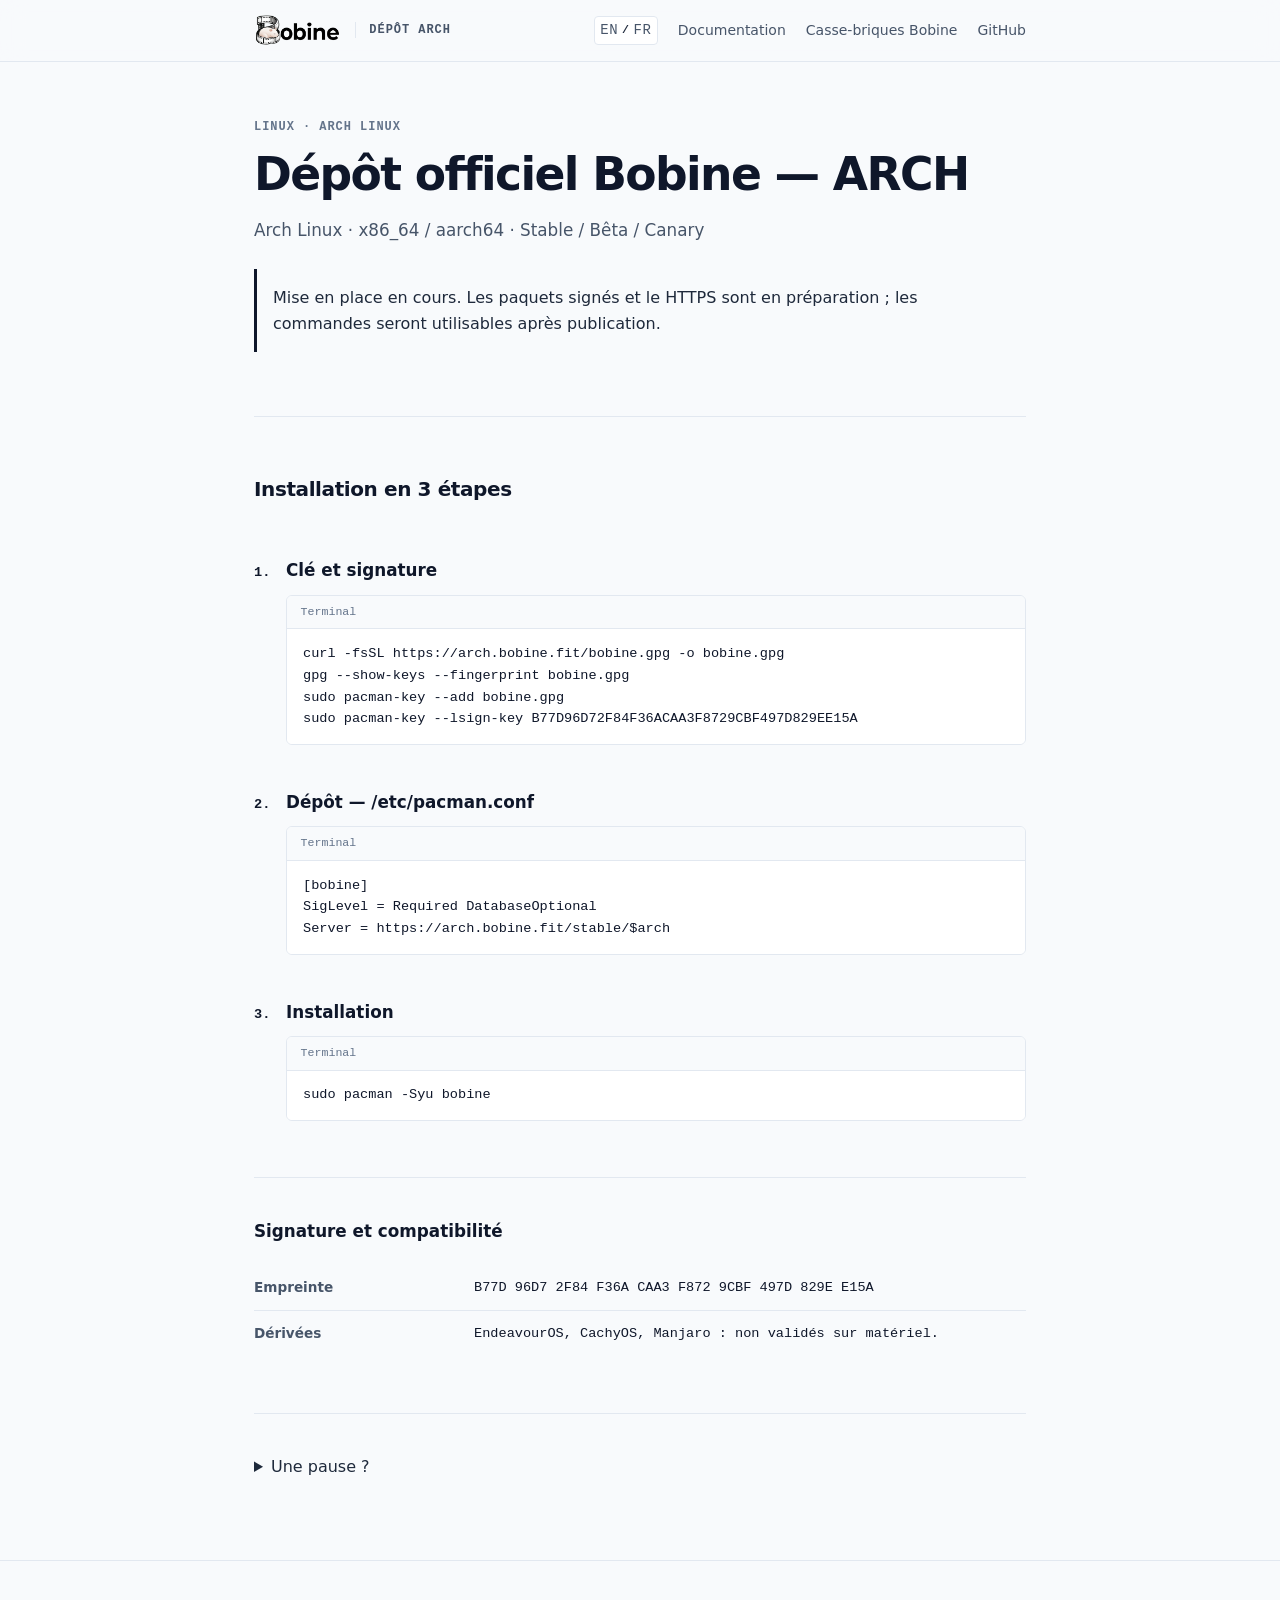
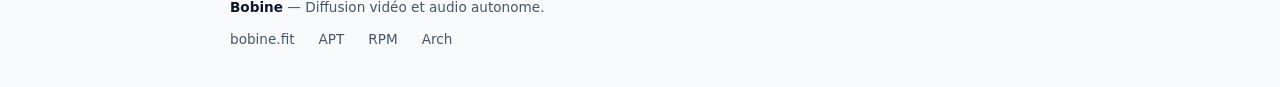
==== fr/index.html @ 66bce635 "feat(site): reprendre la présentation apt et proposer un mini-jeu" ====
<!doctype html><html lang="fr"><head><meta charset="utf-8"><meta name="viewport" content="width=device-width,initial-scale=1"><title>Dépôt Bobine ARCH</title><meta name="description" content="Dépôt Bobine ARCH"><meta name="robots" content="index,follow"><link rel="canonical" href="https://arch.bobine.fit/fr/"><link rel="stylesheet" href="/assets/repository.css"><link rel="icon" href="/logo_bobine_entier.png"></head><body><header class="site-header"><div class="site-header__inner"><a href="https://bobine.fit" class="site-brand"><img src="/logo_bobine_entier.png" class="site-brand__logo" alt="Bobine" width="261" height="96"><span class="site-brand__divider" aria-hidden="true"></span><span class="site-brand__label">Dépôt ARCH</span></a><nav class="site-nav" aria-label="Navigation"><div class="lang-switch"><a class="site-nav__link" href="/" lang="en">EN</a><span aria-hidden="true">/</span><a class="site-nav__link" href="/fr/" lang="fr">FR</a></div><a class="site-nav__link" href="https://bobine.fit/fr/documentation">Documentation</a><a class="site-nav__link" href="/fr/jeu/">Casse-briques Bobine</a><a class="site-nav__link" href="https://github.com/FantasmaGlad/Bobine">GitHub</a></nav></div></header><main class="page-main"><section class="hero"><span class="hero__category">Linux · Arch Linux</span><h1 class="hero__title">Dépôt officiel Bobine — ARCH</h1><p class="hero__desc">Arch Linux · x86_64 / aarch64 · Stable / Bêta / Canary</p><p class="repo-notice" role="status">Mise en place en cours. Les paquets signés et le HTTPS sont en préparation ; les commandes seront utilisables après publication.</p></section><section class="install-flow"><h2 class="flow-section-title">Installation en 3 étapes</h2><article class="install-step"><div class="install-step__header"><span class="install-step__num">1.</span><h3 class="install-step__title">Clé et signature</h3></div><div class="command-wrapper"><div class="command-header"><span>Terminal</span></div><div class="command-body"><pre><code>curl -fsSL https://arch.bobine.fit/bobine.gpg -o bobine.gpg
gpg --show-keys --fingerprint bobine.gpg
sudo pacman-key --add bobine.gpg
sudo pacman-key --lsign-key B77D96D72F84F36ACAA3F8729CBF497D829EE15A</code></pre></div></div></article><article class="install-step"><div class="install-step__header"><span class="install-step__num">2.</span><h3 class="install-step__title">Dépôt — /etc/pacman.conf</h3></div><div class="command-wrapper"><div class="command-header"><span>Terminal</span></div><div class="command-body"><pre><code>[bobine]
SigLevel = Required DatabaseOptional
Server = https://arch.bobine.fit/stable/$arch</code></pre></div></div></article><article class="install-step"><div class="install-step__header"><span class="install-step__num">3.</span><h3 class="install-step__title">Installation</h3></div><div class="command-wrapper"><div class="command-header"><span>Terminal</span></div><div class="command-body"><pre><code>sudo pacman -Syu bobine</code></pre></div></div></article></section><section class="specs-section"><h2 class="specs-section__title">Signature et compatibilité</h2><table class="specs-table"><tr><th scope="row">Empreinte</th><td><code>B77D 96D7 2F84 F36A CAA3 F872 9CBF 497D 829E E15A</code></td></tr><tr><th scope="row">Dérivées</th><td>EndeavourOS, CachyOS, Manjaro : non validés sur matériel.</td></tr></table></section><section class="specs-section"><details><summary>Une pause ?</summary><p><a href="/fr/jeu/">Casse-briques Bobine</a> · Un jeu local, sans compte ni suivi.</p></details></section></main><footer class="site-footer"><div class="site-footer__inner"><div class="site-footer__top"><p class="site-footer__copy"><strong>Bobine</strong> — Diffusion vidéo et audio autonome.</p><nav class="site-footer__links"><a href="https://bobine.fit">bobine.fit</a><a href="https://apt.bobine.fit">APT</a><a href="https://rpm.bobine.fit">RPM</a><a href="https://arch.bobine.fit">Arch</a></nav></div></div></footer></body></html>
---- assets/repository.css ----
/* --------------------------------------------------------------------------
       Bobine — Design System (Thème Clair : Albâtre & Ardoise)
       Esthétique monochrome épurée, typographique, sans boîtes superflues
       -------------------------------------------------------------------------- */
    :root {
      --bg-canvas: #f8fafc;
      --bg-surface: #ffffff;
      --bg-code: #0f172a;
      --text-heading: #0f172a;
      --text-main: #1e293b;
      --text-muted: #475569;
      --text-dim: #64748b;
      --border-subtle: #e2e8f0;
      --border-focus: #0f172a;
      --accent-primary: #0f172a;
      --accent-primary-fg: #ffffff;
      --accent-hover: #1e293b;
      --accent-success: #16a34a;
      --radius-sm: 4px;
      --radius-md: 6px;
      --font-sans: system-ui, -apple-system, BlinkMacSystemFont, "Segoe UI", Roboto, "Inter", sans-serif;
      --font-mono: ui-monospace, SFMono-Regular, Menlo, Monaco, Consolas, "Liberation Mono", "Courier New", monospace;
    }

    * { box-sizing: border-box; margin: 0; padding: 0; }

    body {
      font-family: var(--font-sans);
      background-color: var(--bg-canvas);
      color: var(--text-main);
      line-height: 1.6;
      -webkit-font-smoothing: antialiased;
    }

    /* En-tête persistant fidèle à bobine.fit */
    .site-header {
      position: sticky;
      top: 0;
      z-index: 100;
      background: color-mix(in srgb, var(--bg-canvas) 85%, transparent);
      -webkit-backdrop-filter: blur(var(--blur-header));
      backdrop-filter: blur(var(--blur-header));
      border-bottom: 1px solid var(--border-subtle);
    }

    .site-header__inner {
      max-width: 820px;
      margin: 0 auto;
      padding: 0.9rem 1.5rem;
      display: flex;
      align-items: center;
      justify-content: space-between;
      gap: 1rem;
    }

    .site-brand {
      display: inline-flex;
      align-items: center;
      gap: 0.85rem;
      text-decoration: none;
      color: var(--text-heading);
    }

    .site-brand__logo {
      height: 2rem;
      width: auto;
      display: block;
    }

    .site-brand__divider {
      width: 1px;
      height: 16px;
      background: var(--border-subtle);
    }

    .site-brand__label {
      font-family: var(--font-mono);
      font-size: 0.75rem;
      font-weight: 700;
      letter-spacing: 0.08em;
      text-transform: uppercase;
      color: var(--text-muted);
    }

    .site-nav {
      display: flex;
      align-items: center;
      gap: 1.25rem;
    }

    .lang-switch {
      display: inline-flex;
      align-items: center;
      gap: 0.25rem;
      font-family: var(--font-mono);
      font-size: 0.725rem;
      font-weight: 700;
      letter-spacing: 0.04em;
      padding: 0.15rem 0.35rem;
      border: 1px solid var(--border-subtle);
      border-radius: var(--radius-sm);
      background: var(--bg-surface);
    }

    .lang-switch__btn {
      background: none;
      border: none;
      font-family: inherit;
      font-size: inherit;
      font-weight: inherit;
      color: var(--text-dim);
      cursor: pointer;
      padding: 0.15rem 0.35rem;
      border-radius: 2px;
      line-height: 1;
      transition: color 0.15s ease, background 0.15s ease;
    }

    .lang-switch__btn:hover {
      color: var(--text-heading);
    }

    .lang-switch__btn.is-active {
      color: var(--accent-primary-fg);
      background: var(--text-heading);
    }

    .lang-switch__sep {
      color: var(--border-subtle);
      font-size: 0.7rem;
      user-select: none;
    }

    .site-nav__link {
      font-size: 0.875rem;
      font-weight: 500;
      color: var(--text-muted);
      text-decoration: none;
      display: inline-flex;
      align-items: center;
      gap: 0.35rem;
      transition: color 0.15s ease;
    }

    .site-nav__link:hover {
      color: var(--text-heading);
    }

    /* Conteneur principal */
    .page-main {
      max-width: 820px;
      margin: 0 auto;
      padding: 3.5rem 1.5rem 5rem;
    }

    /* Section Hero (sans encadré) */
    .hero {
      margin-bottom: 3.5rem;
      padding-bottom: 2.5rem;
      border-bottom: 1px solid var(--border-subtle);
    }

    .hero__category {
      font-family: var(--font-mono);
      font-size: 0.75rem;
      font-weight: 700;
      letter-spacing: 0.08em;
      text-transform: uppercase;
      color: var(--text-dim);
      margin-bottom: 0.75rem;
      display: block;
    }

    .hero__title {
      font-size: clamp(2.1rem, 4.5vw, 2.85rem);
      font-weight: 800;
      letter-spacing: -0.035em;
      color: var(--text-heading);
      line-height: 1.15;
      margin-bottom: 1rem;
    }

    .hero__desc {
      font-size: 1.05rem;
      color: var(--text-muted);
      line-height: 1.65;
      max-width: 44rem;
      margin-bottom: 1.5rem;
    }

    .hero__meta {
      display: flex;
      flex-wrap: wrap;
      align-items: center;
      gap: 0.65rem 1.25rem;
      font-size: 0.825rem;
      color: var(--text-muted);
    }

    .hero__meta-item {
      display: inline-flex;
      align-items: center;
      gap: 0.4rem;
    }

    .hero__meta-dot {
      width: 6px;
      height: 6px;
      border-radius: 50%;
      background: var(--accent-success);
    }

    /* Section Instructions d'installation (flux direct, pas de boîtes dans des boîtes) */
    .install-flow {
      display: flex;
      flex-direction: column;
      gap: 2.75rem;
    }

    .flow-section-title {
      font-size: 1.25rem;
      font-weight: 800;
      letter-spacing: -0.02em;
      color: var(--text-heading);
      margin-bottom: 0.5rem;
    }

    .install-step {
      display: flex;
      flex-direction: column;
      gap: 0.65rem;
    }

    .install-step__header {
      display: flex;
      align-items: baseline;
      gap: 0.75rem;
    }

    .install-step__num {
      font-family: var(--font-mono);
      font-size: 0.85rem;
      font-weight: 800;
      color: var(--text-heading);
      min-width: 1.25rem;
    }

    .install-step__title {
      font-size: 1.05rem;
      font-weight: 700;
      color: var(--text-heading);
    }

    .install-step__desc {
      font-size: 0.925rem;
      color: var(--text-muted);
      line-height: 1.6;
      padding-left: 2rem;
    }

    /* Bloc de commande unifié (style officiel bobine.fit) */
    .command-wrapper {
      margin-left: 2rem;
      background: var(--bg-surface);
      border: 1px solid var(--border-subtle);
      border-radius: var(--radius-md);
      overflow: hidden;
      transition: border-color 0.15s ease;
    }

    .command-wrapper:focus-within {
      border-color: var(--border-focus);
    }

    .command-header {
      display: flex;
      align-items: center;
      justify-content: space-between;
      padding: 0.45rem 0.85rem;
      background: var(--bg-canvas);
      border-bottom: 1px solid var(--border-subtle);
      font-family: var(--font-mono);
      font-size: 0.725rem;
      color: var(--text-dim);
    }

    .command-body {
      display: flex;
      align-items: center;
      justify-content: space-between;
      gap: 0.75rem;
      padding: 0.85rem 1rem;
      background: var(--bg-surface);
      overflow-x: auto;
    }

    .command-body code {
      font-family: var(--font-mono);
      font-size: 0.85rem;
      color: var(--text-heading);
      white-space: pre-wrap;
      word-break: break-all;
      flex: 1;
    }

    .copy-btn {
      display: inline-flex;
      align-items: center;
      gap: 0.4rem;
      padding: 0.4rem 0.75rem;
      border-radius: var(--radius-sm);
      border: 1px solid var(--border-subtle);
      background: var(--bg-surface);
      color: var(--text-main);
      font-family: var(--font-sans);
      font-size: 0.75rem;
      font-weight: 600;
      cursor: pointer;
      transition: all 0.15s ease;
      flex-shrink: 0;
      user-select: none;
    }

    .copy-btn:hover {
      background: var(--text-heading);
      color: var(--accent-primary-fg);
      border-color: var(--text-heading);
    }

    .copy-btn.is-copied {
      background: color-mix(in srgb, var(--accent-success) 12%, transparent);
      color: var(--accent-success);
      border-color: var(--accent-success);
    }

    /* Note informative sobre pour le canal Bêta */
    .info-callout {
      margin-left: 2rem;
      padding: 0.85rem 1rem;
      background: color-mix(in srgb, var(--text-muted) 6%, transparent);
      border-left: 3px solid var(--text-heading);
      border-radius: 0 var(--radius-sm) var(--radius-sm) 0;
      font-size: 0.85rem;
      color: var(--text-muted);
      line-height: 1.6;
    }

    .info-callout strong {
      color: var(--text-heading);
    }

    .info-callout code {
      font-family: var(--font-mono);
      font-size: 0.8rem;
      background: color-mix(in srgb, var(--text-heading) 8%, transparent);
      padding: 0.1rem 0.35rem;
      border-radius: var(--radius-sm);
      color: var(--text-heading);
    }

    /* Tableau technique d'audit (sans boîtes imbriquées) */
    .specs-section {
      margin-top: 3.5rem;
      padding-top: 2.5rem;
      border-top: 1px solid var(--border-subtle);
    }

    .specs-section__title {
      font-size: 1.05rem;
      font-weight: 700;
      color: var(--text-heading);
      margin-bottom: 1.25rem;
    }

    .specs-table {
      width: 100%;
      border-collapse: collapse;
      font-size: 0.85rem;
    }

    .specs-table tr {
      border-bottom: 1px solid var(--border-subtle);
    }

    .specs-table tr:last-child {
      border-bottom: none;
    }

    .specs-table th {
      text-align: left;
      padding: 0.75rem 0;
      font-weight: 600;
      color: var(--text-muted);
      width: 220px;
    }

    .specs-table td {
      padding: 0.75rem 0;
      font-family: var(--font-mono);
      color: var(--text-heading);
      word-break: break-all;
    }

    .specs-table td a {
      color: var(--text-heading);
      text-decoration: underline;
      text-underline-offset: 3px;
    }

    .specs-table td a:hover {
      color: var(--text-muted);
    }

    /* Pied de page sobre avec séparation nette */
    .site-footer {
      border-top: 1px solid var(--border-subtle);
      background: var(--bg-canvas);
      padding: 2.25rem 1.5rem;
      font-size: 0.85rem;
      color: var(--text-muted);
    }

    .site-footer__inner {
      max-width: 820px;
      margin: 0 auto;
      display: flex;
      flex-direction: column;
      gap: 1.25rem;
    }

    .site-footer__top {
      display: flex;
      flex-direction: column;
      gap: 0.65rem;
    }

    .site-footer__copy strong {
      color: var(--text-heading);
      font-weight: 700;
    }

    .site-footer__links {
      display: flex;
      align-items: center;
      flex-wrap: wrap;
      gap: 1.5rem;
    }

    .site-footer__links a {
      color: var(--text-muted);
      text-decoration: none;
      transition: color 0.15s ease;
      display: inline-flex;
      align-items: center;
      gap: 0.35rem;
    }

    .site-footer__links a:hover {
      color: var(--text-heading);
    }

    .site-footer__bottom {
      display: flex;
      justify-content: flex-end;
      padding-top: 1.1rem;
      border-top: 1px solid var(--border-subtle);
    }

    .footer-recruit {
      display: inline-flex;
      align-items: center;
      gap: 0.65rem;
      flex-wrap: wrap;
      justify-content: flex-end;
      text-decoration: none;
      color: var(--text-muted);
      font-size: 0.8rem;
      line-height: 1.4;
      transition: color 0.15s ease;
    }

    .footer-recruit:hover {
      color: var(--text-heading);
    }

    .footer-recruit svg {
      flex-shrink: 0;
      color: var(--text-dim);
    }

    .footer-recruit__email {
      font-family: var(--font-mono);
      font-weight: 600;
      color: var(--text-heading);
      text-decoration: underline;
      text-underline-offset: 2px;
      white-space: nowrap;
    }

    @media (max-width: 640px) {
      .site-footer__bottom { justify-content: flex-start; }
      .footer-recruit { justify-content: flex-start; }
      .page-main { padding: 2rem 1.25rem 3.5rem; }
      .site-header__inner { flex-wrap: wrap; }
      .site-nav { width: 100%; justify-content: space-between; gap: 0.75rem; }
      .install-step__desc, .command-wrapper, .info-callout { margin-left: 0; padding-left: 0; }
      .specs-table th { width: 140px; }
      .command-body { flex-direction: column; align-items: flex-start; }
      .copy-btn { width: 100%; justify-content: center; }
    }
  
:root { --blur-header: 12px; }
a:focus-visible,button:focus-visible,canvas:focus-visible { outline:3px solid var(--border-focus); outline-offset:4px; }
.game-board { display:block;width:100%;max-width:640px;aspect-ratio:3 / 2;border:1px solid var(--text-muted);border-radius:var(--radius-md);touch-action:pan-y; }
.game-controls {display:flex;flex-wrap:wrap;gap:12px;margin:18px 0;}
.game-controls button {min-height:44px;padding:8px 18px;border:1px solid var(--text-muted);border-radius:var(--radius-md);background:var(--bg-surface);color:var(--text-main);font:inherit;cursor:pointer;}
.game-controls button:disabled {opacity:.5;cursor:default;}
.repo-notice {margin:24px 0;padding:16px;border-left:3px solid var(--text-heading);color:var(--text-main);}
@media(prefers-reduced-transparency:reduce){.site-header{background:var(--bg-canvas);backdrop-filter:none;-webkit-backdrop-filter:none;}}
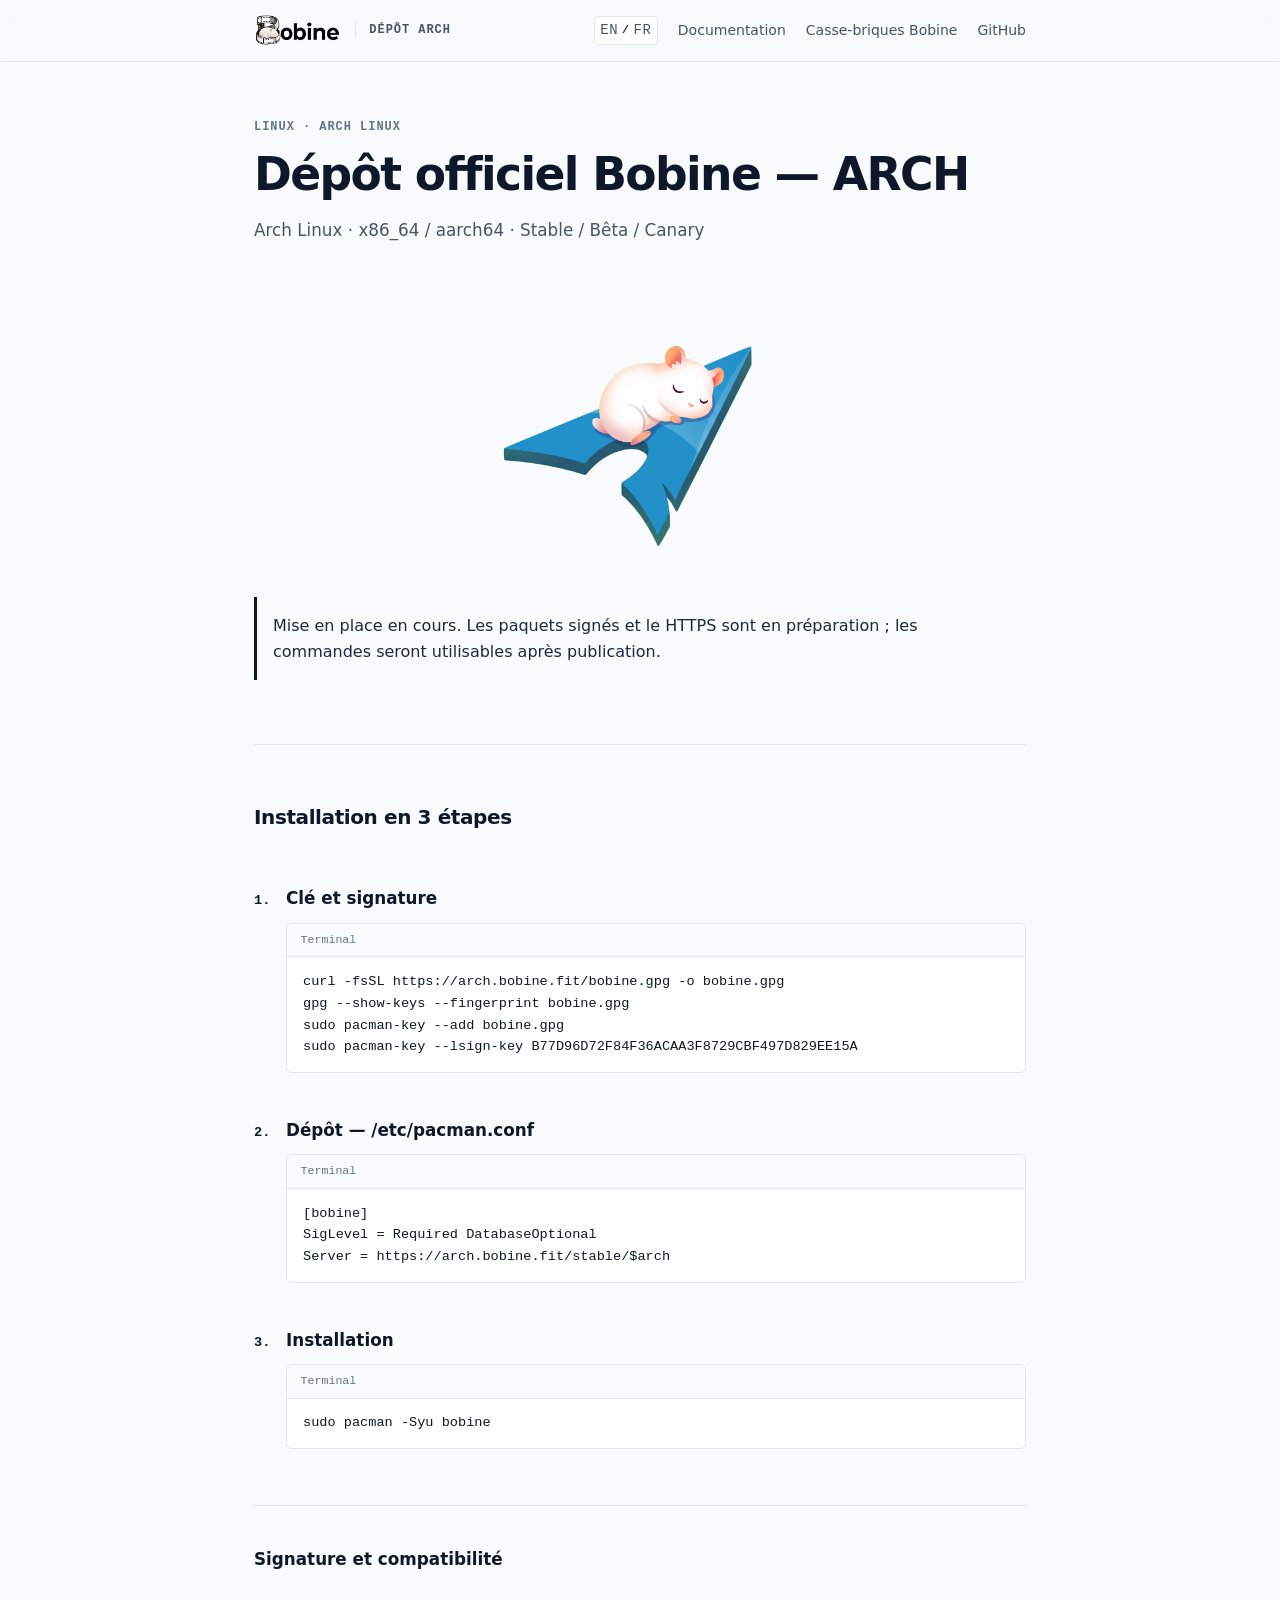
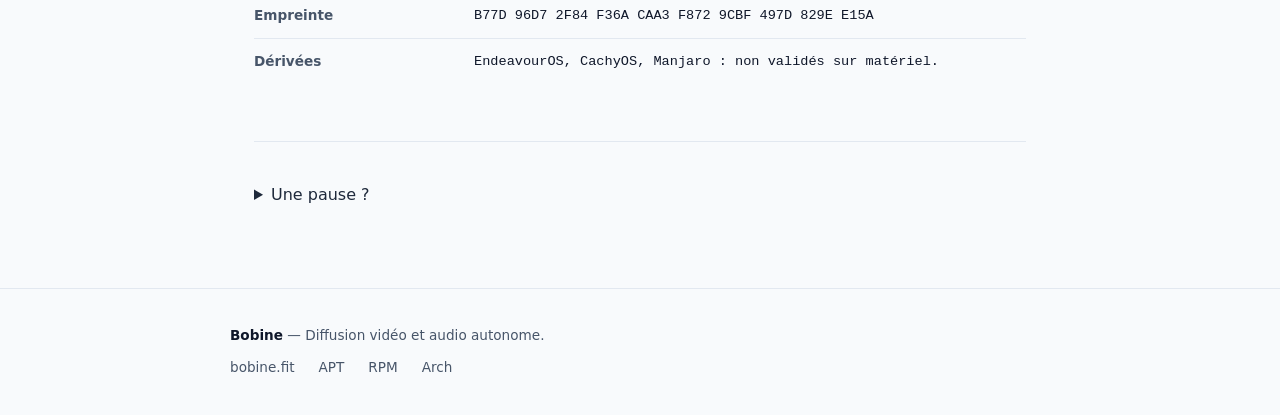
==== commit b5789069: "feat(site): présenter la mascotte arch linux - intégrer une illustration webp transparente sur les p" ====
--- a/fr/index.html
+++ b/fr/index.html
@@ -1,4 +1,4 @@
-<!doctype html><html lang="fr"><head><meta charset="utf-8"><meta name="viewport" content="width=device-width,initial-scale=1"><title>Dépôt Bobine ARCH</title><meta name="description" content="Dépôt Bobine ARCH"><meta name="robots" content="index,follow"><link rel="canonical" href="https://arch.bobine.fit/fr/"><link rel="stylesheet" href="/assets/repository.css"><link rel="icon" href="/logo_bobine_entier.png"></head><body><header class="site-header"><div class="site-header__inner"><a href="https://bobine.fit" class="site-brand"><img src="/logo_bobine_entier.png" class="site-brand__logo" alt="Bobine" width="261" height="96"><span class="site-brand__divider" aria-hidden="true"></span><span class="site-brand__label">Dépôt ARCH</span></a><nav class="site-nav" aria-label="Navigation"><div class="lang-switch"><a class="site-nav__link" href="/" lang="en">EN</a><span aria-hidden="true">/</span><a class="site-nav__link" href="/fr/" lang="fr">FR</a></div><a class="site-nav__link" href="https://bobine.fit/fr/documentation">Documentation</a><a class="site-nav__link" href="/fr/jeu/">Casse-briques Bobine</a><a class="site-nav__link" href="https://github.com/FantasmaGlad/Bobine">GitHub</a></nav></div></header><main class="page-main"><section class="hero"><span class="hero__category">Linux · Arch Linux</span><h1 class="hero__title">Dépôt officiel Bobine — ARCH</h1><p class="hero__desc">Arch Linux · x86_64 / aarch64 · Stable / Bêta / Canary</p><p class="repo-notice" role="status">Mise en place en cours. Les paquets signés et le HTTPS sont en préparation ; les commandes seront utilisables après publication.</p></section><section class="install-flow"><h2 class="flow-section-title">Installation en 3 étapes</h2><article class="install-step"><div class="install-step__header"><span class="install-step__num">1.</span><h3 class="install-step__title">Clé et signature</h3></div><div class="command-wrapper"><div class="command-header"><span>Terminal</span></div><div class="command-body"><pre><code>curl -fsSL https://arch.bobine.fit/bobine.gpg -o bobine.gpg
+<!doctype html><html lang="fr"><head><meta charset="utf-8"><meta name="viewport" content="width=device-width,initial-scale=1"><title>Dépôt Bobine ARCH</title><meta name="description" content="Dépôt Bobine ARCH"><meta name="robots" content="index,follow"><link rel="canonical" href="https://arch.bobine.fit/fr/"><link rel="stylesheet" href="/assets/repository.css"><link rel="icon" href="/logo_bobine_entier.png"></head><body><header class="site-header"><div class="site-header__inner"><a href="https://bobine.fit" class="site-brand"><img src="/logo_bobine_entier.png" class="site-brand__logo" alt="Bobine" width="261" height="96"><span class="site-brand__divider" aria-hidden="true"></span><span class="site-brand__label">Dépôt ARCH</span></a><nav class="site-nav" aria-label="Navigation"><div class="lang-switch"><a class="site-nav__link" href="/" lang="en">EN</a><span aria-hidden="true">/</span><a class="site-nav__link" href="/fr/" lang="fr">FR</a></div><a class="site-nav__link" href="https://bobine.fit/fr/documentation">Documentation</a><a class="site-nav__link" href="/fr/jeu/">Casse-briques Bobine</a><a class="site-nav__link" href="https://github.com/FantasmaGlad/Bobine">GitHub</a></nav></div></header><main class="page-main"><section class="hero"><span class="hero__category">Linux · Arch Linux</span><h1 class="hero__title">Dépôt officiel Bobine — ARCH</h1><p class="hero__desc">Arch Linux · x86_64 / aarch64 · Stable / Bêta / Canary</p><img class="hero__mascot" src="/assets/arch-baamix.webp" alt="Baamix, la mascotte de Bobine, sur le logo Arch Linux" width="1024" height="1024" decoding="async"><p class="repo-notice" role="status">Mise en place en cours. Les paquets signés et le HTTPS sont en préparation ; les commandes seront utilisables après publication.</p></section><section class="install-flow"><h2 class="flow-section-title">Installation en 3 étapes</h2><article class="install-step"><div class="install-step__header"><span class="install-step__num">1.</span><h3 class="install-step__title">Clé et signature</h3></div><div class="command-wrapper"><div class="command-header"><span>Terminal</span></div><div class="command-body"><pre><code>curl -fsSL https://arch.bobine.fit/bobine.gpg -o bobine.gpg
 gpg --show-keys --fingerprint bobine.gpg
 sudo pacman-key --add bobine.gpg
 sudo pacman-key --lsign-key B77D96D72F84F36ACAA3F8729CBF497D829EE15A</code></pre></div></div></article><article class="install-step"><div class="install-step__header"><span class="install-step__num">2.</span><h3 class="install-step__title">Dépôt — /etc/pacman.conf</h3></div><div class="command-wrapper"><div class="command-header"><span>Terminal</span></div><div class="command-body"><pre><code>[bobine]
--- a/assets/repository.css
+++ b/assets/repository.css
@@ -518,3 +518,11 @@
 .game-controls button:disabled {opacity:.5;cursor:default;}
 .repo-notice {margin:24px 0;padding:16px;border-left:3px solid var(--text-heading);color:var(--text-main);}
 @media(prefers-reduced-transparency:reduce){.site-header{background:var(--bg-canvas);backdrop-filter:none;-webkit-backdrop-filter:none;}}
+
+/* Illustration de la famille Arch, sur le fond et avec les espacements du dépôt. */
+.hero__mascot {
+  display: block;
+  width: min(100%, 19rem);
+  height: auto;
+  margin: 1.5rem auto;
+}
